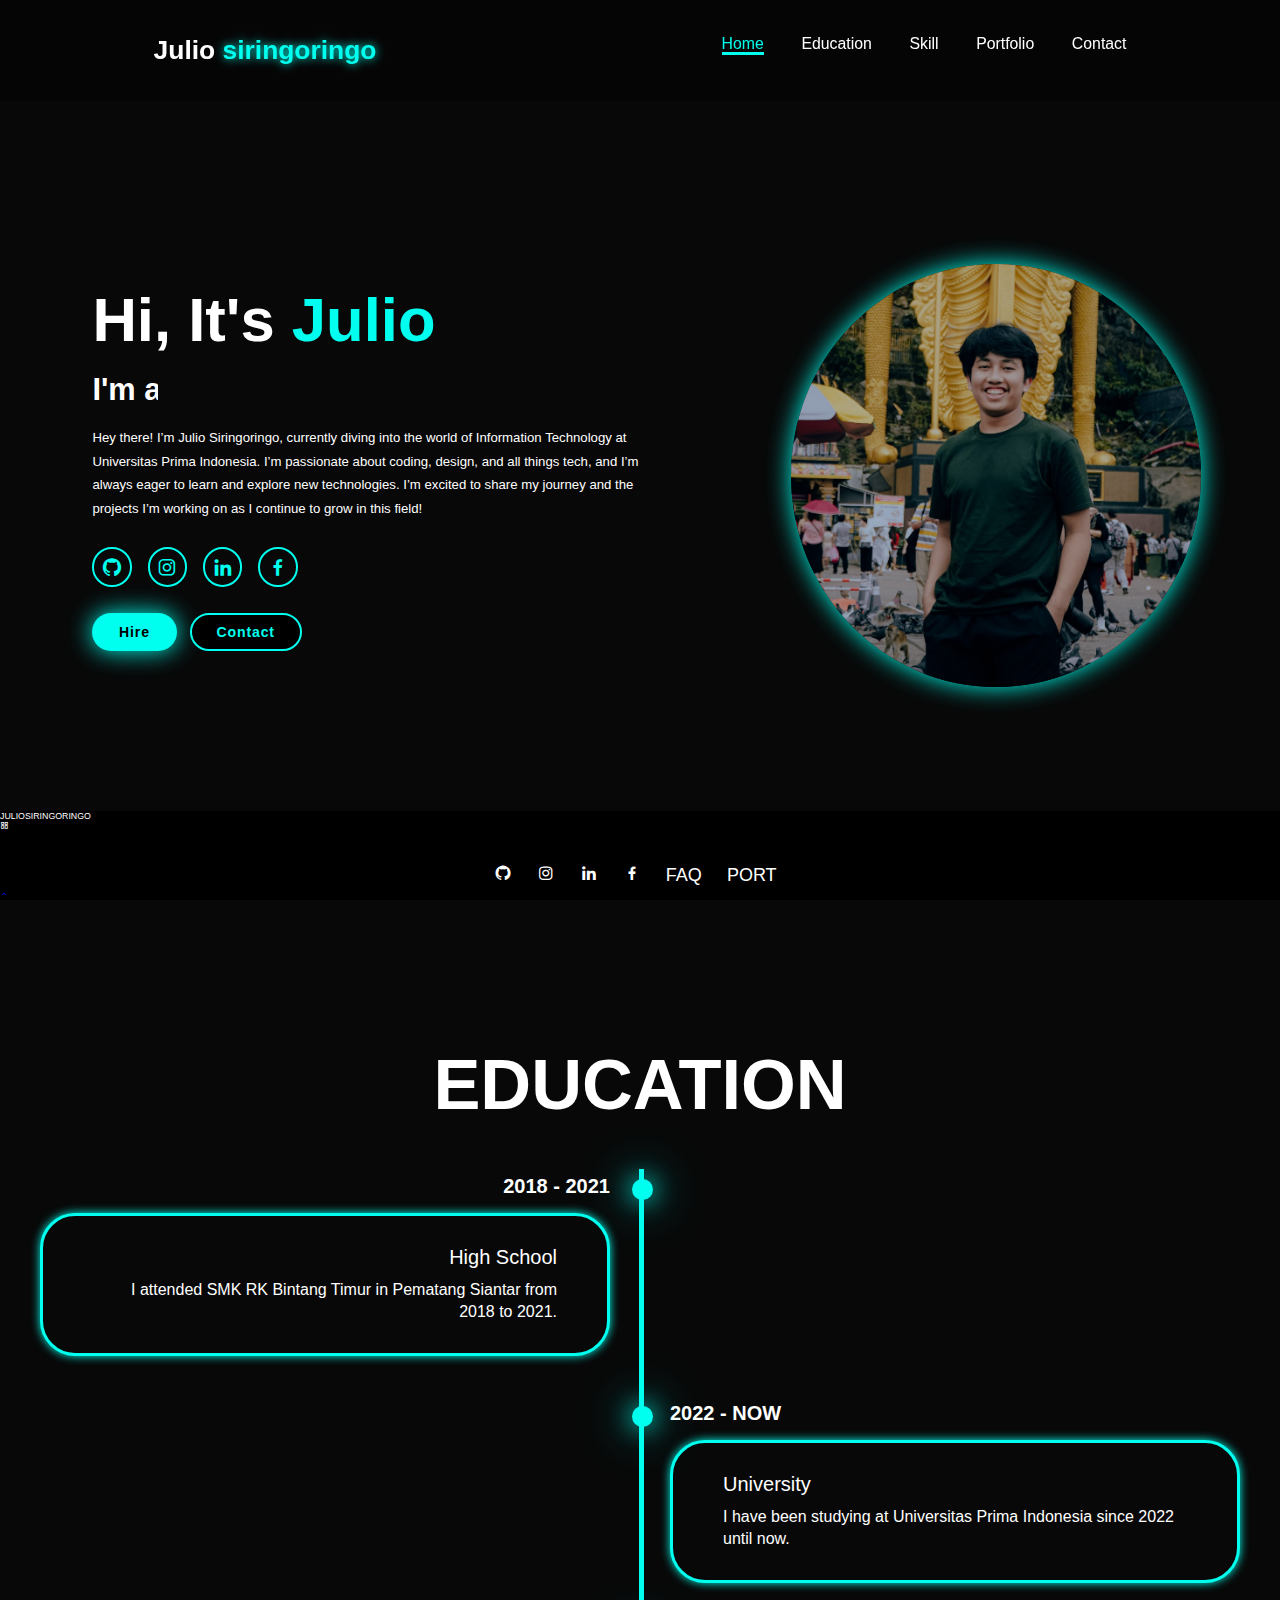
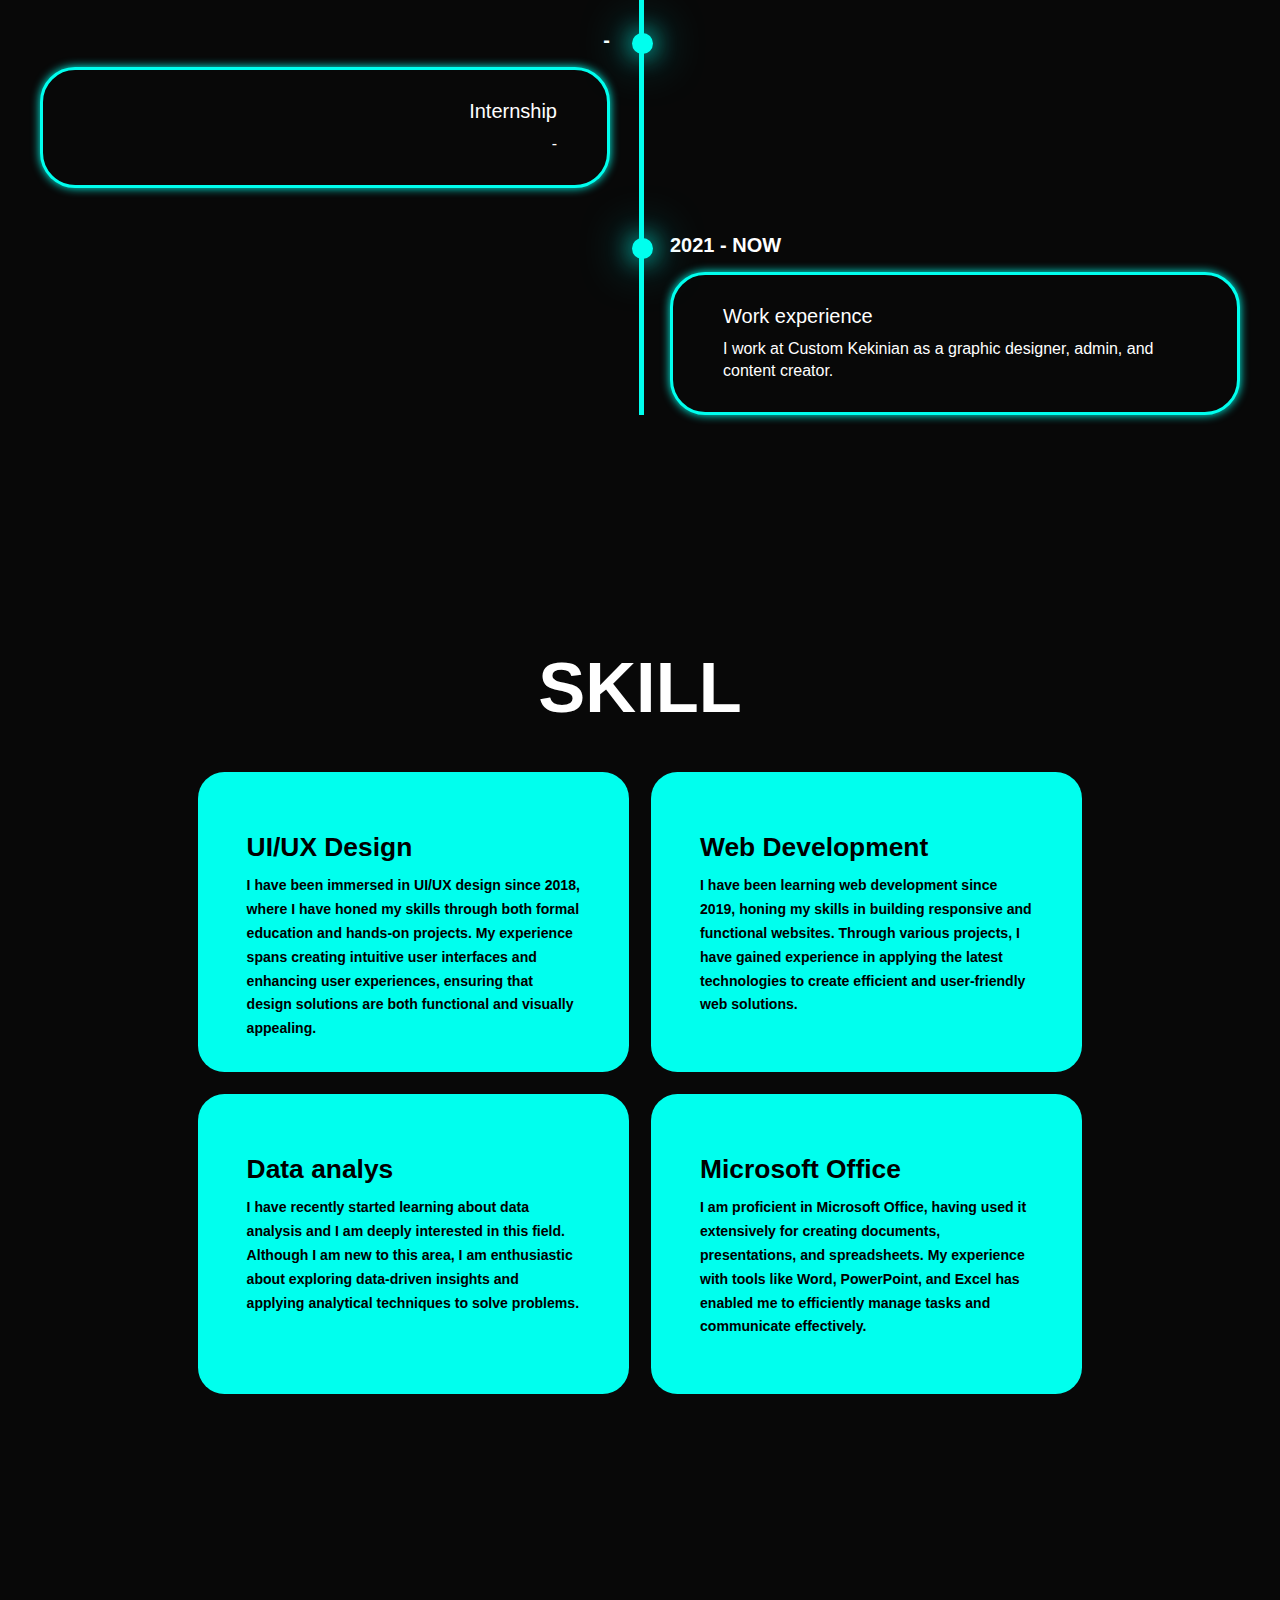
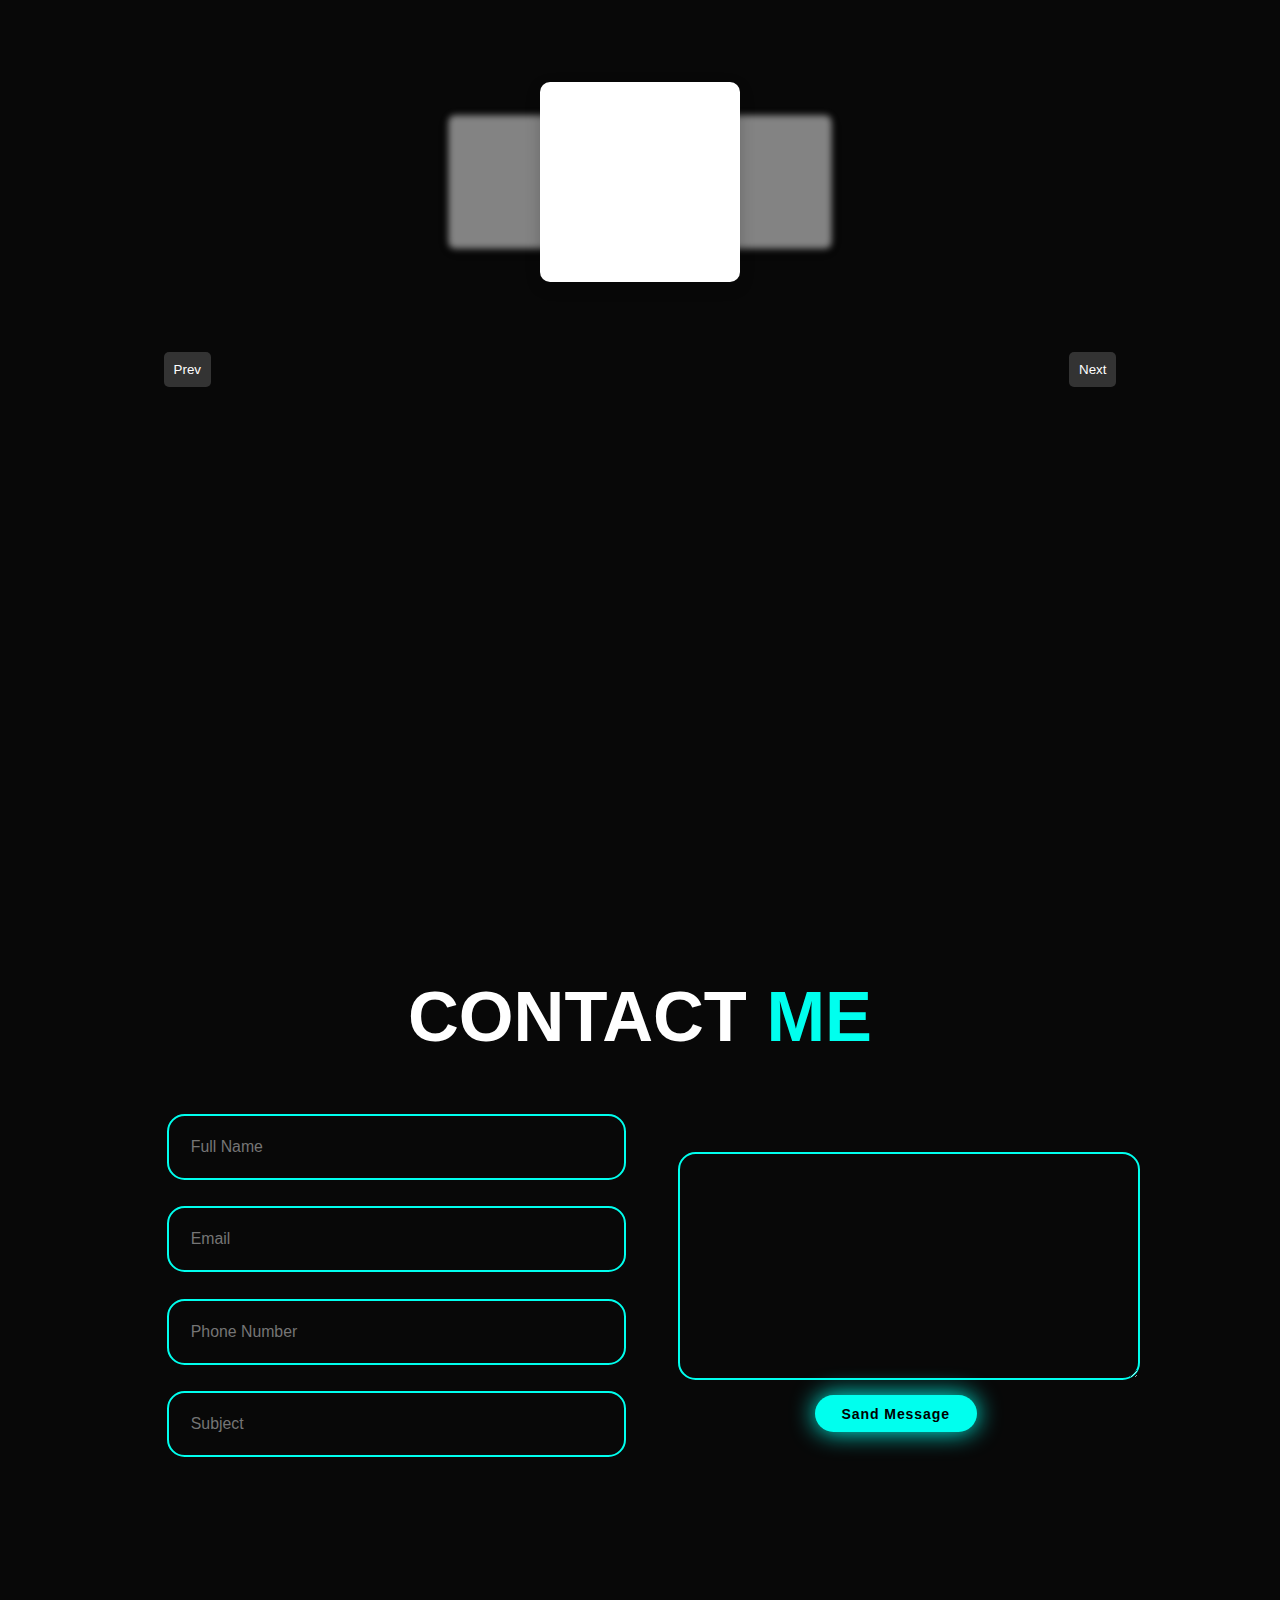
==== card.html @ 3c4b45b7 "first commit" ====
<!DOCTYPE html>
<html lang="en">
  <head>
    <meta charset="UTF-8" />
    <meta name="viewport" content="width=device-width, initial-scale=1.0" />
    <title>3D Carousel with Blur</title>
    <link rel="stylesheet" href="style.css" />
    <link href="https://unpkg.com/boxicons@2.1.4/css/boxicons.min.css" rel="stylesheet" />

    <!-- <style>
      :root {
        --current-card: 0;
      }

      body {
        display: flex;
        flex-direction: column;
        align-items: center;
        justify-content: center;
        height: 100vh;
        background: linear-gradient(135deg, #76b852, #8dc26f);
        margin: 0;
      }

      .carousel {
        position: relative;
        width: 300px;
        height: 300px;
        perspective: 1000px;
        transform-style: preserve-3d;
        margin: auto;
      }

      .card-container {
        position: absolute;
        width: 100%;
        height: 100%;
        display: flex;
        justify-content: center;
        align-items: center;
        transition: transform 0.5s ease-out, opacity 0.5s ease-out, filter 0.5s ease-out;
      }

      .card {
        background: white;
        width: 200px;
        height: 200px;
        padding: 20px;
        border-radius: 10px;
        box-shadow: 0 5px 15px rgba(0, 0, 0, 0.2);
        display: flex;
        align-items: center;
        justify-content: center;
        font-size: 1.2em;
      }

      /* Center card (active) */
      .card-container[data-state="center"] {
        transform: translateZ(0) scale(1);
        filter: blur(0);
        opacity: 1;
      }

      /* Left card (inactive, with blur and behind) */
      .card-container[data-state="left"] {
        transform: translateX(-150px) translateZ(-200px) scale(0.8);
        filter: blur(5px);
        opacity: 0.5;
      }

      /* Right card (inactive, with blur and behind) */
      .card-container[data-state="right"] {
        transform: translateX(150px) translateZ(-200px) scale(0.8);
        filter: blur(5px);
        opacity: 0.5;
      }

      .controls {
        display: flex;
        justify-content: space-between;
        margin-top: 20px;
      }

      .button {
        cursor: pointer;
        padding: 10px;
        background-color: #333;
        color: white;
        border: none;
        border-radius: 5px;
        margin: 0 10px;
      }
    </style> -->
  </head>
  <body>
    <!-- HEADER -->
    <header class="header">
      <a href="#home" class="logo">Julio <span>siringoringo</span></a>

      <i class="bx bx-menu" id="menu-icon"></i>

      <nav class="navbar">
        <a href="#home" class="active">Home</a>
        <a href="#education">Education</a>
        <a href="#services">Skill</a>
        <a href="#portfolio">Portfolio</a>
        <a href="#contact">Contact</a>
      </nav>
    </header>
    <!-- END HEADER -->
    <!-- HOME -->
    <section class="home" id="home">
      <div class="home-content">
        <h1>Hi, It's <span>Julio</span></h1>
        <h3 class="text-animation">I'm a <span></span></h3>
        <p>
          Hey there! I’m Julio Siringoringo, currently diving into the world of Information Technology at Universitas Prima Indonesia. I’m passionate about coding, design, and all things tech, and I’m always eager to learn and explore new
          technologies. I’m excited to share my journey and the projects I’m working on as I continue to grow in this field!
        </p>
        <div class="social-icons">
          <a href="https://github.com/JULIOSIRINGORINGO"><i class="bx bxl-github"></i></a>
          <a href="https://www.instagram.com/juliosiringoringo?igsh=MWFiM3NtcnpyeTIxeQ=="><i class="bx bxl-instagram"></i></a>
          <a href="https://www.linkedin.com/in/julio-siringoringo-230390324?utm_source=share&utm_campaign=share_via&utm_content=profile&utm_medium=android_app"><i class="bx bxl-linkedin"></i></a>
          <a href="https://www.facebook.com/share/tcZcYDxLsZWcEci8/?mibextid=qi2Omg"><i class="bx bxl-facebook"></i></a>
        </div>
        <div class="btn-group">
          <a href="#" class="btn">Hire</a>
          <a href="#contact" class="btn">Contact</a>
        </div>
      </div>
      <div class="home-img">
        <img src="profil1.jpeg" alt="" />
      </div>
    </section>
    <!-- END HOME -->
    <!-- EDUCATION -->
    <section class="education" id="education">
      <h2 class="heading">EDUCATION</h2>

      <div class="timeline-items">
        <div class="timeline-item">
          <div class="timeline-dot"></div>
          <div class="timeline-date">2018 - 2021</div>
          <div class="timeline-content">
            <h3>High School</h3>
            <p>I attended SMK RK Bintang Timur in Pematang Siantar from 2018 to 2021.</p>
          </div>
        </div>

        <div class="timeline-item">
          <div class="timeline-dot"></div>
          <div class="timeline-date">2022 - NOW</div>
          <div class="timeline-content">
            <h3>University</h3>
            <p>I have been studying at Universitas Prima Indonesia since 2022 until now.</p>
          </div>
        </div>

        <div class="timeline-item">
          <div class="timeline-dot"></div>
          <div class="timeline-date">-</div>
          <div class="timeline-content">
            <h3>Internship</h3>
            <p>-</p>
          </div>
        </div>

        <div class="timeline-item">
          <div class="timeline-dot"></div>
          <div class="timeline-date">2021 - NOW</div>
          <div class="timeline-content">
            <h3>Work experience</h3>
            <p>I work at Custom Kekinian as a graphic designer, admin, and content creator.</p>
          </div>
        </div>
      </div>
    </section>
    <!-- AND EDUCATION -->
    <!-- SKILL -->
    <section class="services" id="services">
      <h2 class="heading">SKILL</h2>

      <div class="services-container">
        <div class="service-box">
          <div class="service-info">
            <h4>UI/UX Design</h4>
            <p>
              I have been immersed in UI/UX design since 2018, where I have honed my skills through both formal education and hands-on projects. My experience spans creating intuitive user interfaces and enhancing user experiences, ensuring
              that design solutions are both functional and visually appealing.
            </p>
          </div>
        </div>

        <div class="service-box">
          <div class="service-info">
            <h4>Web Development</h4>
            <p>
              I have been learning web development since 2019, honing my skills in building responsive and functional websites. Through various projects, I have gained experience in applying the latest technologies to create efficient and
              user-friendly web solutions.
            </p>
          </div>
        </div>
        <div class="service-box">
          <div class="service-info">
            <h4>Data analys</h4>
            <p>
              I have recently started learning about data analysis and I am deeply interested in this field. Although I am new to this area, I am enthusiastic about exploring data-driven insights and applying analytical techniques to solve
              problems.
            </p>
          </div>
        </div>
        <div class="service-box">
          <div class="service-info">
            <h4>Microsoft Office</h4>
            <p>
              I am proficient in Microsoft Office, having used it extensively for creating documents, presentations, and spreadsheets. My experience with tools like Word, PowerPoint, and Excel has enabled me to efficiently manage tasks and
              communicate effectively.
            </p>
          </div>
        </div>
      </div>
    </section>
    <!-- END SKILL -->
    <!-- PORTFOLIO -->
    <section class="cardcoba" id="cartcoba">
      <div class="carousel">
        <div class="card-container" id="card1" data-state="center">
          <div class="card">Card 1</div>
        </div>
        <div class="card-container" id="card2" data-state="right">
          <div class="card">Card 2</div>
        </div>
        <div class="card-container" id="card3" data-state="left">
          <div class="card">Card 3</div>
        </div>
      </div>

      <div class="controls">
        <button class="button" onclick="prev()">Prev</button>
        <button class="button" onclick="next()">Next</button>
      </div>
    </section>
    <!-- END PORTFOLIO -->

    <!-- CONTAC ME -->
    <section class="contact" id="contact">
      <h2 class="heading">CONTACT <span>ME</span></h2>
      <form action="">
        <div class="input-group">
          <div class="input-box">
            <input type="text" placeholder="Full Name" />
            <input type="email" placeholder="Email" />
          </div>
          <div class="input-box">
            <input type="number" placeholder="Phone Number" />
            <input type="text" placeholder="Subject" />
          </div>
        </div>
        <div class="input-group-2">
          <textarea name="" id="" cols="30" rows="10" placeholder="Contact Me"> </textarea>
          <input type="submit" value="Sand Message" class="btn" />
        </div>
      </form>
    </section>
    <!-- END CONTAC ME -->

    <!-- FOOTER -->
    <footer class="footer">
        <p>JULIOSIRINGORINGO</p>
        <div class="select-menu">
          <div class="select-btn">
            <span class="sBtn-text"></span>
            <i class="bx bx-grid-alt"></i>
          </div>
          <ul class="options">
            <li class="option"><a href="https://github.com/JULIOSIRINGORINGO"><i class="bx bxl-github"></i></a></i>  </li>
            <li class="option"><a href="https://www.instagram.com/juliosiringoringo?igsh=MWFiM3NtcnpyeTIxeQ=="><i class="bx bxl-instagram"></i></a></i>  </li>
            <li class="option"><a href="https://www.linkedin.com/in/julio-siringoringo-230390324?utm_source=share&utm_campaign=share_via&utm_content=profile&utm_medium=android_app"><i class="bx bxl-linkedin"></i></a></i>  </li>
            <li class="option"><a href="https://www.facebook.com/share/tcZcYDxLsZWcEci8/?mibextid=qi2Omg"><i class="bx bxl-facebook"></i></a></i>  </li>
            <li class="option"><a href="#home">FAQ</a></i>  </li>
            <li class="option"><a href="#portopolio">PORT</a></i>  </li>
          </ul>
        </div>
        <a href="#home"><i class='bx bx-chevron-up'></i></a>
      </footer>
  
     <!-- END FOOTER  -->
    <script src="script.js"></script>
    <!--  -->
  </body>
</html>
---- style.css ----
* {
  margin: 0;
  padding: 0;
  box-sizing: border-box;
  text-decoration: none;
  border: none;
  outline: none;
  scroll-behavior: smooth;
  font-family: "Poppins", sans-serif;
}

:root {
  --bg-color: #080808;
  --secon-bg-color: #131313;
  --text-color: white;
  --main-color: #00ffee;
  --current-card: 0;
}

html {
  font-size: 60%;
  overflow-x: hidden;
}

body {
  background: var(--bg-color);
  color: var(--text-color);
}
.header {
  position: fixed;
  top: 0;
  left: 0;
  width: 100%;
  padding: 4rem 12% 4rem;
  background: rgba(0, 0, 0, 0.3);
  backdrop-filter: blur(10px);
  display: flex;
  justify-content: space-between;
  z-index: 5;
}
.logo {
  font-size: 3rem;
  color: var(--text-color);
  font-weight: 800;
  cursor: pointer;
  transition: 0.3s ease;
}
.logo:hover {
  transform: scale(1.05);
}
.logo span {
  text-shadow: 0 0 10px var(--main-color);
}
.navbar a {
  font-size: 1.8rem;
  color: var(--text-color);
  margin-left: 4rem;
  font-weight: 500;
  transition: 0.3s ease;
  border-bottom: 3px solid transparent;
}
.navbar a:hover,
.navbar a.active {
  color: var(--main-color);
  border-bottom: 3px solid var(--main-color);
}
#menu-icon {
  font-size: 3.6rem;
  color: var(--main-color);
  display: none;
}
/* -------------------------------
-----------section------------- */

section {
  min-height: 100vh;
  padding: 10rem 12% 10rem;
}
.home {
  display: flex;
  align-items: center;
  justify-content: center;
  gap: 15rem;
}
.home-content {
  display: flex;
  flex-direction: column;
  align-items: baseline;
  justify-content: center;
  margin-top: 3rem;
}

span {
  color: var(--main-color);
}
.logo span {
  color: var(--main-color);
}
.home-content h3 {
  margin-bottom: 2rem;
  margin-top: 1rem;
  font-size: 3.5rem;
}
.home-content h1 {
  font-size: 7rem;
  font-weight: 700;
  margin: 1.5rem;
  line-height: 1;
}

.home-img {
  border-radius: 50%;
}
.home-img img {
  position: relative;
  top: 3rem;
  width: 32vw;
  border-radius: 50%;
  box-shadow: 0 0 25px var(--main-color);
  cursor: pointer;
  transition: 0.4s ease-in-out;
}
.home-img img:hover {
  box-shadow: 0 0 25px var(--main-color), 0 0 50px var(--main-color), 0 0 100px var(--main-color);
}
.home-content p {
  font-size: 1.5rem;
  font-weight: 500;
  line-height: 1.8;
  max-width: 1000px;
}
.social-icons a {
  display: inline-flex;
  justify-content: center;
  align-items: center;
  width: 4.5rem;
  height: 4.5rem;
  background: transparent;
  border: 2px solid var(--main-color);
  font-size: 2.5rem;
  border-radius: 50%;
  color: var(--main-color);
  margin: 3rem 1.5rem 3rem 0;
  transition: 0.3s ease-in-out;
}
.social-icons a:hover {
  color: var(--text-color);
  transform: scale(1.3) translateY(-5px);
  box-shadow: 0 0 25px var(--main-color);
  background-color: var(--main-color);
}
.btn {
  display: inline-block;
  padding: 1rem 2.8rem;
  background: var(--main-color);
  box-shadow: 0 0 25px var(--main-color);
  border-radius: 4rem;
  font-size: 1.6rem;
  color: black;
  border: 2px solid transparent;
  letter-spacing: 0.1rem;
  font-weight: 600;
  transition: 0.3s ease-in-out;
  cursor: pointer;
}
.btn:hover {
  transform: scale(1.05);
  box-shadow: 0 0 50px var(--main-color);
}

.btn-group {
  display: flex;
  align-items: center;
  gap: 1.5rem;
}

.btn-group a:nth-of-type(2) {
  background-color: black;
  color: var(--main-color);
  border: 2px solid var(--main-color);
  box-shadow: 0 0 25px transparent;
}
.btn-group a:nth-of-type(2):hover {
  box-shadow: 0 0 25px var(--main-color);
  background-color: var(--main-color);
  color: black;
}
/* text animasi */

.text-animation {
  font-size: 34px;
  font-weight: 600;
  min-width: 580px;
}
.text-animation span {
  position: relative;
}
.text-animation span::before {
  content: "";
  color: var(--main-color);
  animation: words 20s infinite;
}
.text-animation span::after {
  content: "";
  background-color: var(--bg-color);
  position: absolute;
  width: calc(100% + 8px);
  height: 100%;
  border-left: 3px solid var(--bg-color);
  right: -8px;
  animation: words 20s infinite;
}
/* 
@keyframes cursor{
    to{
        border-left: 2px solid var(--main-color);
    }
} */

@keyframes words {
  0%,
  20% {
    content: "Forntend Designer";
  }
  21%,
  40% {
    content: "Web Designer";
  }
  41%,
  60% {
    content: "UI/UX Designer";
  }
  61%,
  80% {
    content: "Web Developer";
  }
  81%,
  100% {
    content: "Data analays";
  }
}
/* @keyframes typing{
    10%,
    15%,
    30%,
    35%,
    50%,
    55%,
    70%,
    75%,
    90%,
    95%{
        width: calc(100% +8px);
    }
    5%,
    20%,
    25%,
    41%,
    45%,
    60%,
    65%,
    80%,
    85%{
        width: 0;
    }
} */

/* pendidikan dan pengalaman kerja */

.heading {
  font-size: 8rem;
  text-align: center;
  margin: 5rem 0;
}

.education {
  padding: 100px 15px;
  background: var(--second-bg-color);
}

.education h2 {
  margin-bottom: 5rem;
}

.timeline-items {
  max-width: 1200px;
  margin: auto;
  display: flex;
  flex-wrap: wrap;
  position: relative;
}

.timeline-items::before {
  content: "";
  position: absolute;
  width: 5px;
  height: 100%;
  background-color: var(--main-color);
  left: calc(50% - 1px);
}
.timeline-item {
  margin-bottom: 40px;
  width: 100%;
  position: relative;
}

.timeline-item:last-child {
  margin-bottom: 0;
}

.timeline-item:nth-child(odd) {
  padding-right: calc(50% + 30px);
  text-align: right;
}

.timeline-item:nth-child(even) {
  padding-left: calc(50% + 30px);
}
.timeline-dot {
  height: 21px;
  width: 21px;
  background-color: var(--main-color);
  box-shadow: 0 0 25px var(--main-color), 0 0 50px var(--main-color);
  position: absolute;
  left: calc(50% - 8px);
  border-radius: 50%;
  top: 10px;
}

.timeline-date {
  font-size: 20px;
  font-weight: 800;
  color: white;
  margin: 6px 0 15px;
}
.timeline-content {
  background-color: var(--bg-color);
  border: 3px solid var(--main-color);
  padding: 30px 50px;
  border-radius: 4rem;
  box-shadow: 0 0 10px var(--main-color);
  cursor: pointer;
  transition: 0.3s ease-in-out;
}

.timeline-content:hover {
  transform: scale(1.05);
  box-shadow: 0 0 25px var(--main-color);
}

.timeline-content h3 {
  font-size: 20px;
  color: white;
  margin: 0 0 10px;
  font-weight: 500;
}

.timeline-content p {
  color: white;
  font-size: 16px;
  font-weight: 300;
  line-height: 22px;
}
::-webkit-scrollbar {
  width: 15px;
}
::-webkit-scrollbar-thumb {
  background-color: var(--main-color);
}
::-webkit-scrollbar-track {
  background-color: var(--bg-color);
  width: 50px;
}
.services {
  background: var(--bg-color);
  color: black;
}

.services h2 {
  margin-bottom: 5rem;
  color: white;
}

.services-container {
  display: grid;
  grid-template-columns: repeat(2, 1fr);
  align-items: center;
  gap: 2.5rem;
}

.service-box {
  background-color: var(--main-color);
  height: 300px;
  border-radius: 3rem;
  border: 5px solid transparent;
  cursor: pointer;
  transition: 0.4s ease-in-out;
}
.service-box:hover {
  background: white;
  color: black;
  border: 5px solid var(--main-color);
  transform: scale(1.03);
}

.service-box .service-info {
  display: flex;
  flex-direction: column;
  text-align: left;
  max-height: 200px;
  justify-content: left;
  align-items: baseline;
  padding: 5rem 5rem;
}

.service-info h4 {
  font-size: 3rem;
  font-weight: 800;
  line-height: 2;
}

.service-info p {
  font-size: 1.6rem;
  font-weight: 600;
  max-height: 100px;
  line-height: 1.7;
  margin: auto;
}
/* card */
.carousel {
  position: relative;
  width: 300px;
  height: 300px;
  perspective: 1000px;
  transform-style: preserve-3d;
  margin: auto;
}

.card-container {
  position: absolute;
  width: 100%;
  height: 100%;
  display: flex;
  justify-content: center;
  align-items: center;
  transition: transform 0.5s ease-out, opacity 0.5s ease-out, filter 0.5s ease-out;
}

.card {
  background: white;
  width: 200px;
  height: 200px;
  padding: 20px;
  border-radius: 10px;
  box-shadow: 0 5px 15px rgba(0, 0, 0, 0.2);
  display: flex;
  align-items: center;
  justify-content: center;
  font-size: 1.2em;
}

/* Center card (active) */
.card-container[data-state="center"] {
  transform: translateZ(0) scale(1);
  filter: blur(0);
  opacity: 1;
}

/* Left card (inactive, with blur and behind) */
.card-container[data-state="left"] {
  transform: translateX(-150px) translateZ(-200px) scale(0.8);
  filter: blur(5px);
  opacity: 0.5;
}

/* Right card (inactive, with blur and behind) */
.card-container[data-state="right"] {
  transform: translateX(150px) translateZ(-200px) scale(0.8);
  filter: blur(5px);
  opacity: 0.5;
}

.controls {
  display: flex;
  justify-content: space-between;
  margin-top: 20px;
}

.button {
  cursor: pointer;
  padding: 10px;
  background-color: #333;
  color: white;
  border: none;
  border-radius: 5px;
  margin: 0 10px;
}
/* end card */
.portopolio {
  background: var(--second-bg-color);
}

.portopolio-box {
  background-size: cover;
  display: flex;
  align-items: center;
  justify-content: center;
  flex-direction: column;
}

.portopolio .heading {
  margin-bottom: 5rem;
}

.portopolio-box img {
  width: 15rem;
  height: 15rem;
  border-radius: 50%;
  border: 3px solid var(--main-color);
  box-shadow: 0 0 25px var(--main-color);
}
.wrapper {
  display: grid;
  grid-template-columns: repeat(3, 1fr);
  gap: 3rem;
}

.portopolio-item {
  min-height: 550px;
  max-width: 450px;
  background: rgba(0, 0, 0, 0.7);
  border: 3px solid rgba(238, 238, 238, 0.2);
  border-radius: 2rem;
  margin: 0 2rem;
  padding: 30px 60px;
  cursor: pointer;
  display: flex;
  flex-direction: column;
  align-items: center;
  justify-content: center;
  text-align: center;
  gap: 1.5rem;
  color: white;
  transition: 0.4s ease-in-out;
}
.portopolio-item:hover {
  border: 3px solid var(--main-color);
  transform: translateY(-10px) scale(1.03);
  box-shadow: 0 0 50px var(--main-color);
}

.portopolio-item h2 {
  font-size: 2.8rem;
}
.portopolio-item p {
  font-size: 1.3rem;
}
.portopolio-item a {
  color: var(--bg-color);
  background-color: var(--main-color);
  width: 15rem;
  height: 4rem;
  font-size: 1.8rem;
  font-weight: 700;
  text-align: center;
  border-radius: 25px;
  align-items: center;
  margin: 0 2rem;
  padding: 5px 15px;
}
.portopolio-item a:hover {
  background-color: var(--bg-color);
  color: var(--main-color);
  box-shadow: 0 0 20px var(--main-color);
  border: 1px solid var(--main-color);
}
.contact {
  background-color: var(--bg-color);
}

.contact h2 {
  margin-bottom: 3rem;
  color: white;
}

.contact form {
  display: flex;
  align-items: center;
  justify-content: center;
  gap: 3rem;
  margin: 5rem auto;
  text-align: center;
}

.contact form .input-box {
  display: flex;
  justify-content: center;
  flex-wrap: wrap;
}

.contact form .input-box input,
.contact form textarea {
  width: 100%;
  padding: 2.5rem;
  font-size: 1.8rem;
  color: var(--text-color);
  background: var(--bg-color);
  border-radius: 2rem;
  border: 2px solid var(--main-color);
  margin: 1.5rem;
}
.contact from .btn {
  margin-top: 2rem;
}
.footer {
  position: fixed;
  bottom: 0;
  width: 100%;
  background-color: black;
}

.footer .social {
  text-align: center;
  padding-top: 20px;
  color: var(--main-color);
}

.footer .social a {
  font-size: 25px;
  color: var(--main-color);
  border: 2px solid var(--main-color);
  width: 42px;
  height: 42px;
  line-height: 42px;
  display: inline-block;
  text-align: center;
  border-radius: 50%;
  margin: 0 10px;
  transition: 0.3s ease-in-out;
}
.footer .social a:hover {
  transform: scale(1.2) translateY(-10px);
  background-color: var(--main-color);
  color: black;
  box-shadow: 0 0 25px var(--main-color);
}

.footer ul {
  margin-top: 0;
  padding-top: 30px;
  font-size: 18px;
  line-height: 1.6;
  margin-bottom: 0;
  text-align: center;
}
.footer ul li a {
  color: white;
  border-bottom: 3px solid transparent;
  transition: 0.3s ease-in-out;
}

.footer ul li a:hover {
  border-bottom: 3px solid var(--main-color);
}

.footer ul li {
  display: inline-block;
  padding: 0 5px;
}
.footer .copyright {
  margin-top: 50px;
  text-align: center;
  font-size: 16px;
  color: white;
}

@media (max-width: 1285px) {
  html {
    font-size: 55%;
  }

  .services-container {
    padding-bottom: 7rem;
    grid-template-columns: repeat(2, 1fr);
    margin: 0 5rem;
  }
}

@media (max-width: 991px) {
  header {
    padding: 2rem 3%;
  }

  section {
    padding: 10rem 3% 2rem;
  }

  .timeline-items::before {
    left: 7px;
  }

  .timeline-item:nth-child(odd) {
    padding-right: 0;
    text-align: left;
  }
  .timeline-item:nth-child(odd),
  .timeline-item:nth-child(even) {
    padding-left: 37px;
  }

  .timeline-dot {
    left: 0;
  }

  .services {
    padding-bottom: 7rem;
  }

  .portopolio .wrapper {
    grid-template-columns: repeat(1, 1fr);
  }

  .contact form {
    flex-direction: column;
  }

  .footer {
    padding: 2rem 3%;
  }
}
@media (max-width: 895px) {
  #menu-icon {
    display: block;
  }

  .navbar {
    position: absolute;
    top: 100%;
    right: 0;
    width: 50%;
    padding: 1rem 3%;
    background: rgba(0, 0, 0, 0.8);
    backdrop-filter: blur(20px);
    border-bottom-left-radius: 2rem;
    border-left: 2px solid var(--main-color);
    border-bottom: 2px solid var(--main-color);
    display: none;
  }
  .navbar.active {
    display: block;
  }

  .navbar a {
    display: block;
    font-size: 2rem;
    margin: 3rem 0;
    color: white;
  }

  .home {
    flex-direction: column-reverse;
    margin: 5rem 4rem;
    height: max-content;
  }

  .home-content h3 {
    font-size: 2.6rem;
  }

  .home-content h1 {
    font-size: 8rem;
    margin-top: 3rem;
  }
  .home-content p {
    max-width: 600px;
    margin: 0 auto;
    margin-left: 2rem;
  }

  .home-img img {
    width: 56vw;
  }

  .services h2 {
    margin-bottom: 3rem;
  }

  .services-container {
    grid-template-columns: repeat(1, 1fr);
  }
}
@media (max-width: 472px) {
  body {
    overflow-x: hidden;
    text-decoration: none;
  }
  html {
    font-size: 30%;
    overflow-x: hidden;
  }
  #menu-icon {
    display: block;
  }
  .header .logo {
    font-size: 4rem;
    margin-left: -3rem;
  }

  .header #menu-icon {
    font-size: 6rem;
    margin-right: -3rem;
    align-items: center;
    margin-top: 2px;
  }

  .navbar {
    position: absolute;
    top: 100%;
    right: 0;
    width: 50%;
    padding: 1rem 3%;
    background: rgba(0, 0, 0, 0.8);
    backdrop-filter: blur(20px);
    border-bottom-left-radius: 2rem;
    border-left: 2px solid var(--main-color);
    border-bottom: 2px solid var(--main-color);
    display: none;
  }
  .navbar.active {
    display: block;
  }

  .navbar a {
    display: block;
    font-size: 2rem;
    margin: 3rem 0;
    color: white;
  }

  .home {
    flex-direction: column-reverse;
    margin: 5rem 4rem;
  }
  .home-content {
    width: 100%;
  }
  .home-content h3 {
    font-size: 2.6rem;
  }

  .home-content h1 {
    font-size: 8rem;
    margin-top: 3rem;
  }
  .home-content p {
    max-width: 600px;
    margin: 0 auto;
    margin-left: 2rem;
    text-align: justify;
  }

  .home-img img {
    width: 56vw;
    margin-top: -100rem;
  }

  .services h2 {
    margin-bottom: 3rem;
  }
  .services h4 {
    margin-bottom: 3rem;
    font-size: 5rem;
  }
  .services p {
    font-size: 2.5rem;
    text-align: justify;
  }
  .services-container {
    grid-template-columns: repeat(1, 1fr);
  }
  .input-group-2 {
    margin-right: 3.5rem;
  }
  .footer {
    display: flex;
    justify-content: space-between;
    font-size: 5rem;
    align-items: center;
    height: 50px;
  }
  .select-menu .options {
    display: none;
    position: fixed;
    bottom: 45px;
    right: 0px;
    border-radius: 8px;
    border-left: 2px solid var(--main-color);
    border-top: 2px solid var(--main-color);
    background-color: var(--bg-color);
    width: 250px;
    height: 100px;
    justify-content: left;
  }
  .select-menu .options .option {
    float: left;
    gap: 2rem;
    font-size: 4rem;
    margin: -2.5rem 1rem 3rem 4rem;
    justify-content: left;
  }

  .select-menu.active .options {
    display: block;
  }
  .footer a {
    font-size: 4rem;
    color: var(--text-color);
    line-height: 3rem;
  }
  .select-menu .select-btn {
    margin-left: 22rem;
  }
  .footer p {
    font-size: 4rem;
  }
}
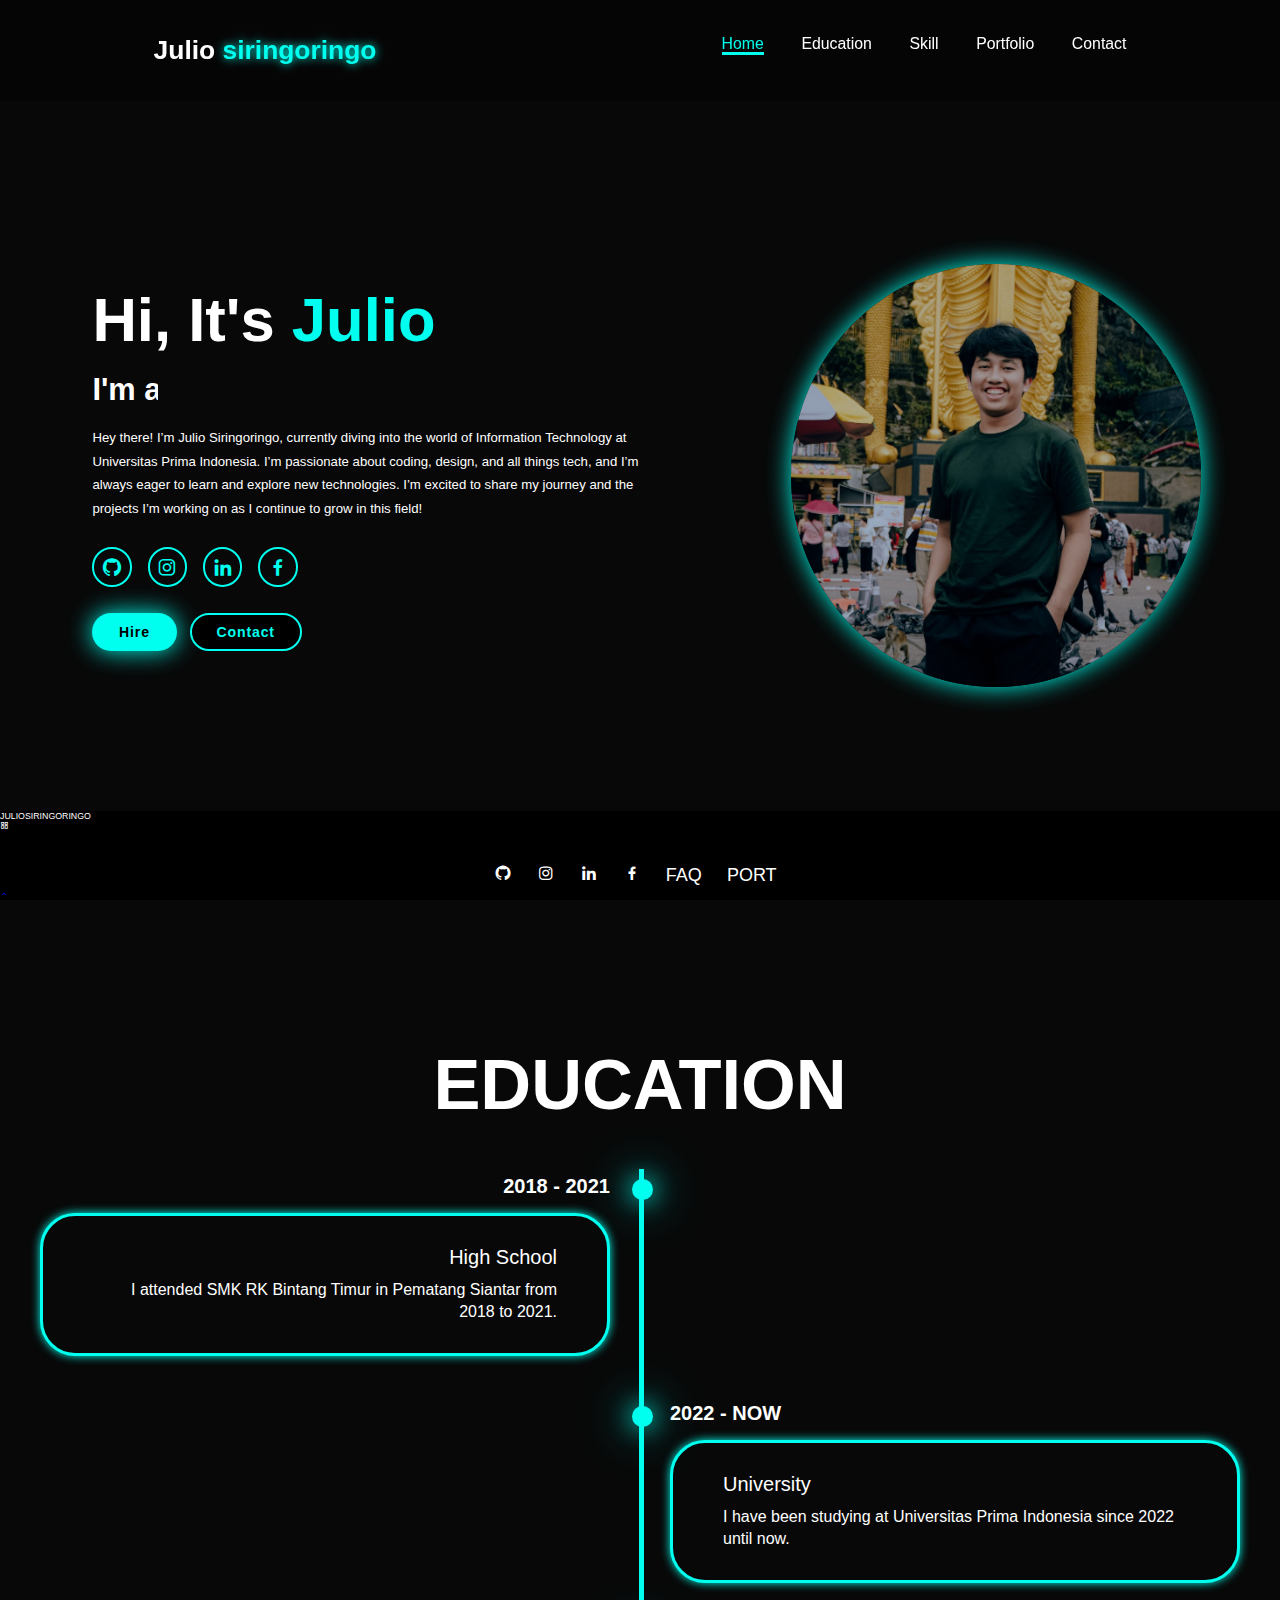
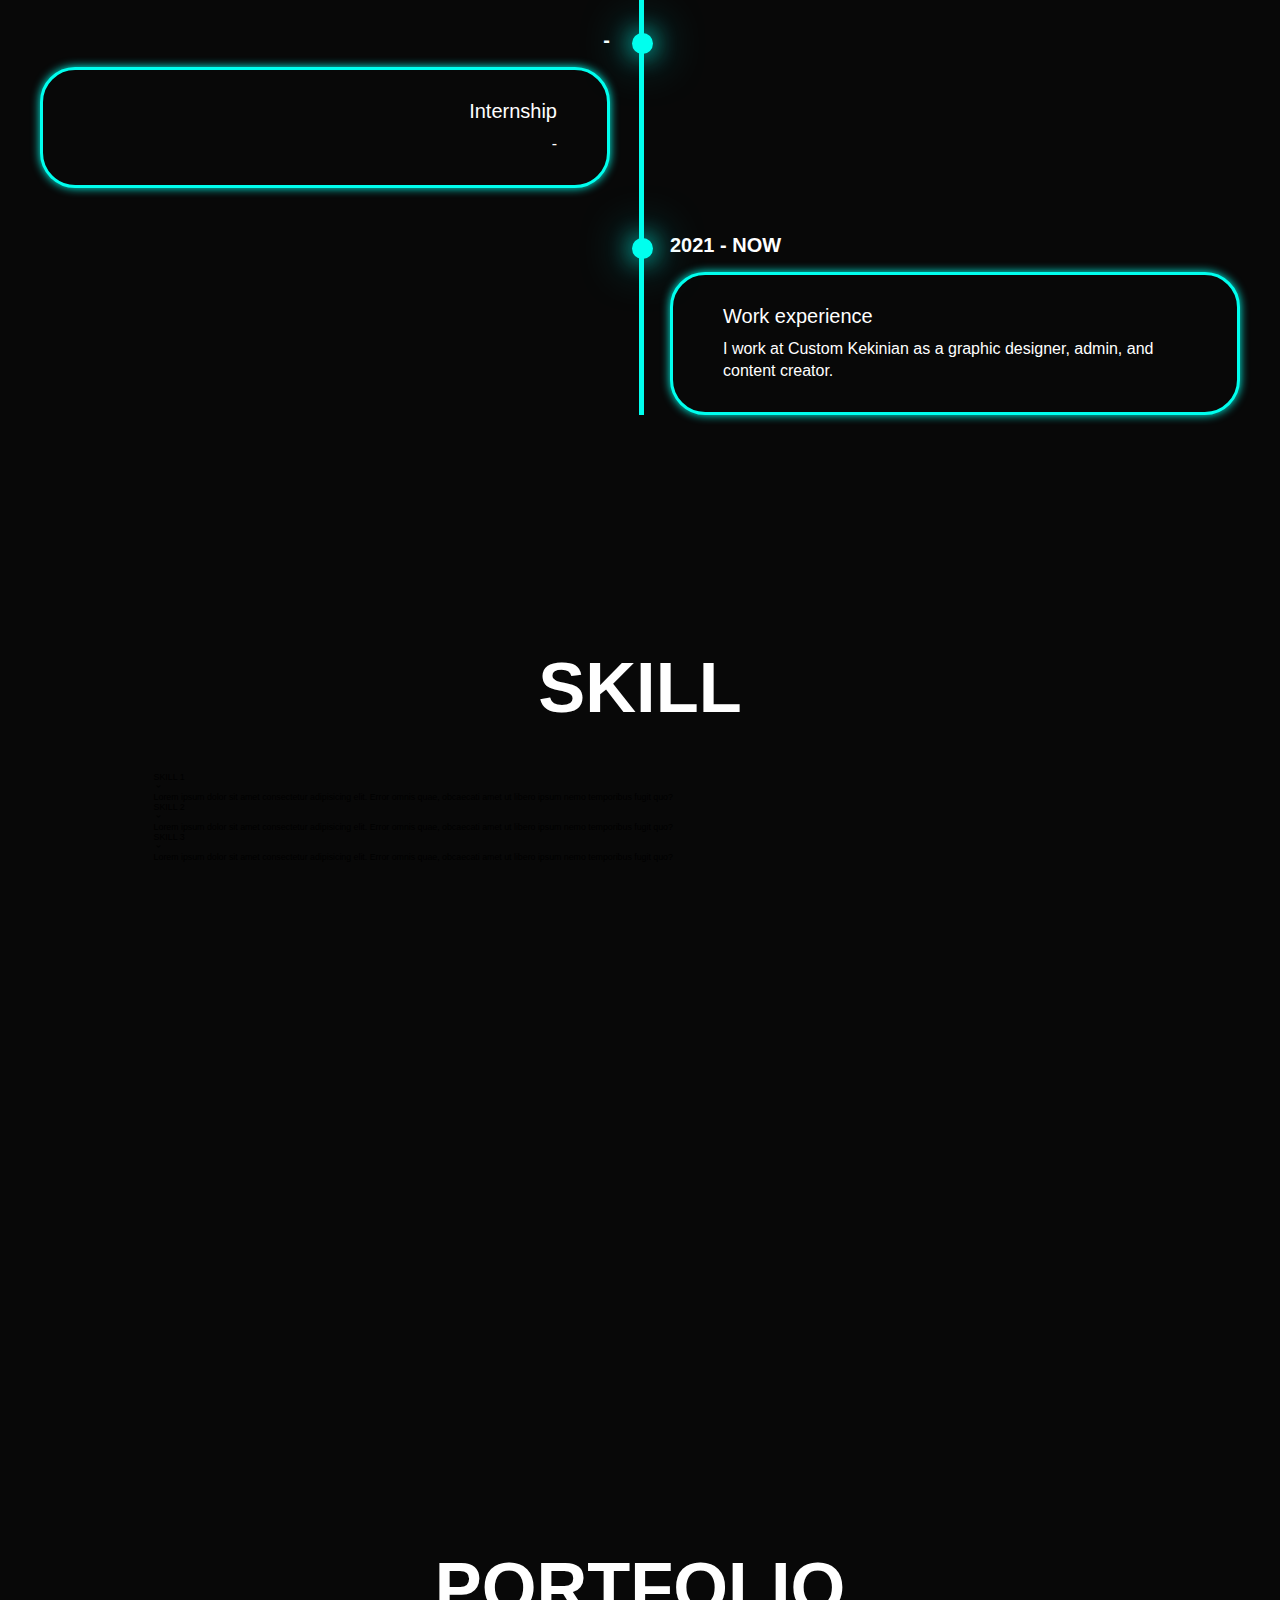
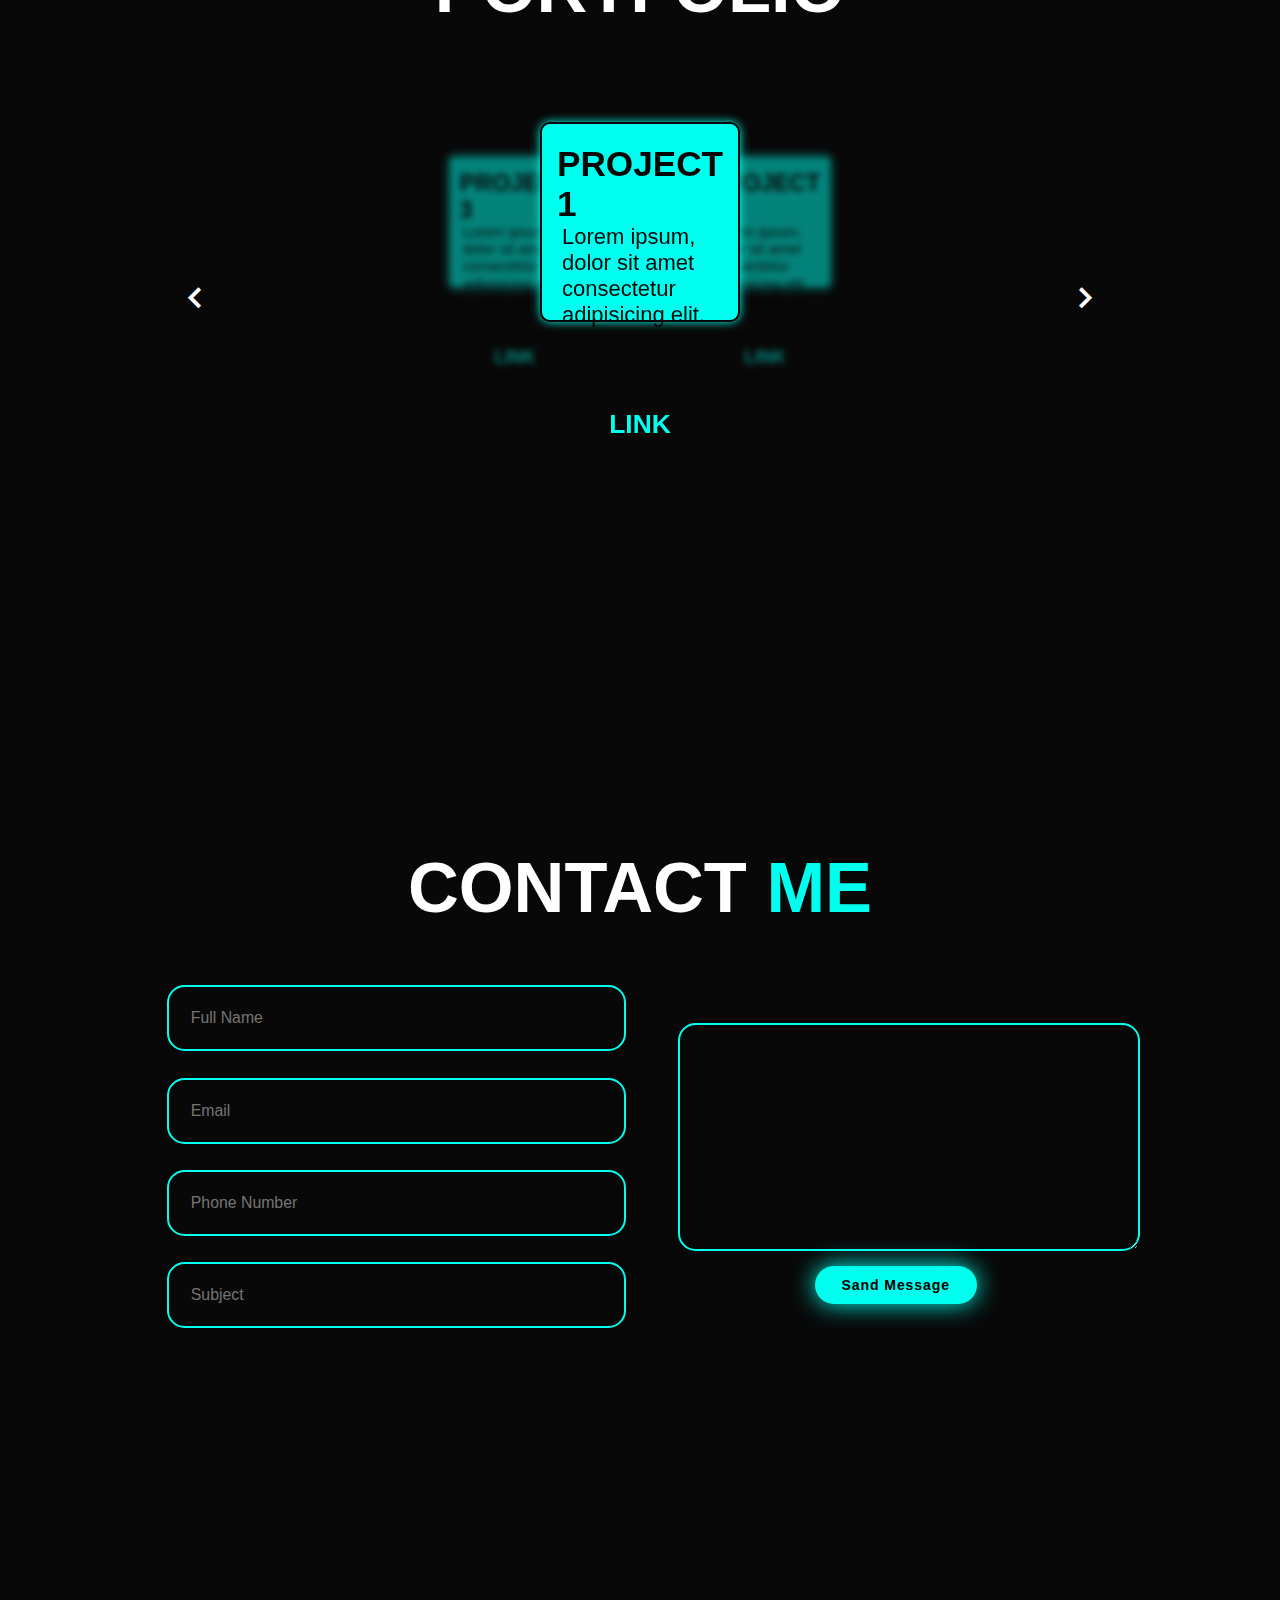
==== commit f4dbc451: "first commit" ====
--- a/card.html
+++ b/card.html
@@ -179,65 +179,66 @@
     <!-- SKILL -->
     <section class="services" id="services">
       <h2 class="heading">SKILL</h2>
-
-      <div class="services-container">
-        <div class="service-box">
-          <div class="service-info">
-            <h4>UI/UX Design</h4>
-            <p>
-              I have been immersed in UI/UX design since 2018, where I have honed my skills through both formal education and hands-on projects. My experience spans creating intuitive user interfaces and enhancing user experiences, ensuring
-              that design solutions are both functional and visually appealing.
-            </p>
-          </div>
-        </div>
-
-        <div class="service-box">
-          <div class="service-info">
-            <h4>Web Development</h4>
-            <p>
-              I have been learning web development since 2019, honing my skills in building responsive and functional websites. Through various projects, I have gained experience in applying the latest technologies to create efficient and
-              user-friendly web solutions.
-            </p>
-          </div>
-        </div>
-        <div class="service-box">
-          <div class="service-info">
-            <h4>Data analys</h4>
-            <p>
-              I have recently started learning about data analysis and I am deeply interested in this field. Although I am new to this area, I am enthusiastic about exploring data-driven insights and applying analytical techniques to solve
-              problems.
-            </p>
-          </div>
-        </div>
-        <div class="service-box">
-          <div class="service-info">
-            <h4>Microsoft Office</h4>
-            <p>
-              I am proficient in Microsoft Office, having used it extensively for creating documents, presentations, and spreadsheets. My experience with tools like Word, PowerPoint, and Excel has enabled me to efficiently manage tasks and
-              communicate effectively.
-            </p>
+      <div class="skill">
+        <div class="skill-info">
+          <div class="skill-title">
+            <p>SKILL 1</p>
+            <i class='bx bx-chevron-down'></i>
+          </div>
+          <div class="conten">
+            <p>Lorem ipsum dolor sit amet consectetur adipisicing elit. Error omnis quae, obcaecati amet ut libero ipsum nemo temporibus fugit quo?</p>
+          </div>
+        </div>
+        <div class="skill-info">
+          <div class="skill-title">
+            <p>SKILL 2</p>
+            <i class='bx bx-chevron-down'></i>
+          </div>
+          <div class="conten">
+            <p>Lorem ipsum dolor sit amet consectetur adipisicing elit. Error omnis quae, obcaecati amet ut libero ipsum nemo temporibus fugit quo?</p>
+          </div>
+        </div>
+        <div class="skill-info">
+          <div class="skill-title">
+            <p>SKILL 3</p>
+            <i class='bx bx-chevron-down'></i>
+          </div>
+          <div class="conten">
+            <p>Lorem ipsum dolor sit amet consectetur adipisicing elit. Error omnis quae, obcaecati amet ut libero ipsum nemo temporibus fugit quo?</p>
           </div>
         </div>
       </div>
     </section>
     <!-- END SKILL -->
     <!-- PORTFOLIO -->
-    <section class="cardcoba" id="cartcoba">
+    <section class="cardcoba" id="portfolio">
+      <h2 class="heading">PORTFOLIO</span></h2>
       <div class="carousel">
         <div class="card-container" id="card1" data-state="center">
-          <div class="card">Card 1</div>
+          <div class="card">
+            <h3>PROJECT 1</h3>
+            <P>Lorem ipsum, dolor sit amet consectetur adipisicing elit. Impedit, dicta.</P>
+            <a href="">LINK</a>
+          </div>
         </div>
         <div class="card-container" id="card2" data-state="right">
-          <div class="card">Card 2</div>
+          <div class="card">
+            <h3>PROJECT 2</h3>
+            <P>Lorem ipsum, dolor sit amet consectetur adipisicing elit. Impedit, dicta.</P>
+            <a href="">LINK</a>
+          </div>
         </div>
         <div class="card-container" id="card3" data-state="left">
-          <div class="card">Card 3</div>
+          <div class="card">
+            <h3>PROJECT 3</h3>
+            <P>Lorem ipsum, dolor sit amet consectetur adipisicing elit. Impedit, dicta.</P>
+            <a href="">LINK</a></div>
         </div>
       </div>
 
       <div class="controls">
-        <button class="button" onclick="prev()">Prev</button>
-        <button class="button" onclick="next()">Next</button>
+        <button class="button" onclick="prev()"><i class='bx bx-chevron-left' ></i></button>
+        <button class="button" onclick="next()"><i class='bx bx-chevron-right' ></i></button>
       </div>
     </section>
     <!-- END PORTFOLIO -->
@@ -278,7 +279,7 @@
             <li class="option"><a href="https://www.linkedin.com/in/julio-siringoringo-230390324?utm_source=share&utm_campaign=share_via&utm_content=profile&utm_medium=android_app"><i class="bx bxl-linkedin"></i></a></i>  </li>
             <li class="option"><a href="https://www.facebook.com/share/tcZcYDxLsZWcEci8/?mibextid=qi2Omg"><i class="bx bxl-facebook"></i></a></i>  </li>
             <li class="option"><a href="#home">FAQ</a></i>  </li>
-            <li class="option"><a href="#portopolio">PORT</a></i>  </li>
+            <li class="option"><a href="#portfolio">PORT</a></i>  </li>
           </ul>
         </div>
         <a href="#home"><i class='bx bx-chevron-up'></i></a>
--- a/style.css
+++ b/style.css
@@ -447,16 +447,52 @@
 }
 
 .card {
-  background: white;
+  background: var(--main-color);
   width: 200px;
   height: 200px;
   padding: 20px;
   border-radius: 10px;
-  box-shadow: 0 5px 15px rgba(0, 0, 0, 0.2);
+  box-shadow: 0 0 10px var(--main-color);
+  border: 2px solid var(--bg-color);
   display: flex;
   align-items: center;
   justify-content: center;
+  flex-wrap: wrap;
   font-size: 1.2em;
+}
+
+.card h3 {
+  color: var(--bg-color);
+  font-size: 4rem;
+}
+
+.card p {
+  color: var(--bg-color);
+  font-size: 2.5rem;
+  font-weight: 500;
+}
+
+.card a {
+  width: 20rem;
+  text-align: center;
+  height: 6rem;
+  background-color: var(--bg-color);
+  line-height: 6rem;
+  font-size: 3rem;
+  border-radius: 20px;
+  margin-top: 5rem;
+  color: var(--main-color);
+  font-weight: bold;
+}
+.card a:hover {
+  background-color: var(--main-color);
+  color: var(--bg-color);
+  width: 21rem;
+  height: 7rem;
+  line-height: 7rem;
+  box-shadow: 0 0 10px var(--bg-color);
+  border: 2px solid var(--bg-color);
+  transition: 0.2s ease-out;
 }
 
 /* Center card (active) */
@@ -483,17 +519,27 @@
 .controls {
   display: flex;
   justify-content: space-between;
-  margin-top: 20px;
+  margin-top: -12rem;
+  background-color: var(--bg-color);
 }
 
 .button {
   cursor: pointer;
   padding: 10px;
-  background-color: #333;
-  color: white;
+  line-height: 1rem;
   border: none;
   border-radius: 5px;
   margin: 0 10px;
+  background-color: var(--bg-color);
+  color: var(--text-color);
+  font-size: 5rem;
+}
+.button:hover {
+  background-color: var(--main-color);
+  border-radius: 100%;
+  color: var(--bg-color);
+  box-shadow: 0 0 5px var(--main-color);
+  transition: 0.5s ease-in-out;
 }
 /* end card */
 .portopolio {
@@ -923,4 +969,49 @@
   .footer p {
     font-size: 4rem;
   }
-}
+  .skill {
+    display: flex;
+    flex-wrap: wrap;
+    justify-content: center;
+    gap: 2rem;
+  }
+  .skill-info {
+    background-color: var(--main-color);
+    width: 80%;
+    border-radius: 20px;
+    height: 7rem;
+    overflow: hidden;
+  }
+  .skill-info .skill-title {
+    font-size: 6rem;
+    font-weight: bold;
+    margin-left: 2rem;
+    display: flex;
+    justify-content: space-between;
+    margin-right: 2rem;
+  }
+  .skill-info .skill-title p {
+    margin-top: 1rem;
+    font-size: 3rem;
+  }
+
+  .skill-info .conten p {
+    margin-left: 4rem;
+    margin-right: 4rem;
+    font-size: 2.8rem;
+    font-weight: 500;
+  }
+
+  .skill-info:hover {
+    height: 30rem;
+    width: 90%;
+    transition: 0.5s ease-in-out;
+    box-shadow: 0 0 10px var(--main-color);
+    border: 2px solid var(--secon-bg-color);
+    background-color: var(--text-color);
+    color: var(--bg-color);
+  }
+  .skill-info:hover .skill-title p {
+    border-bottom: 2px solid var(--bg-color);
+  }
+}
